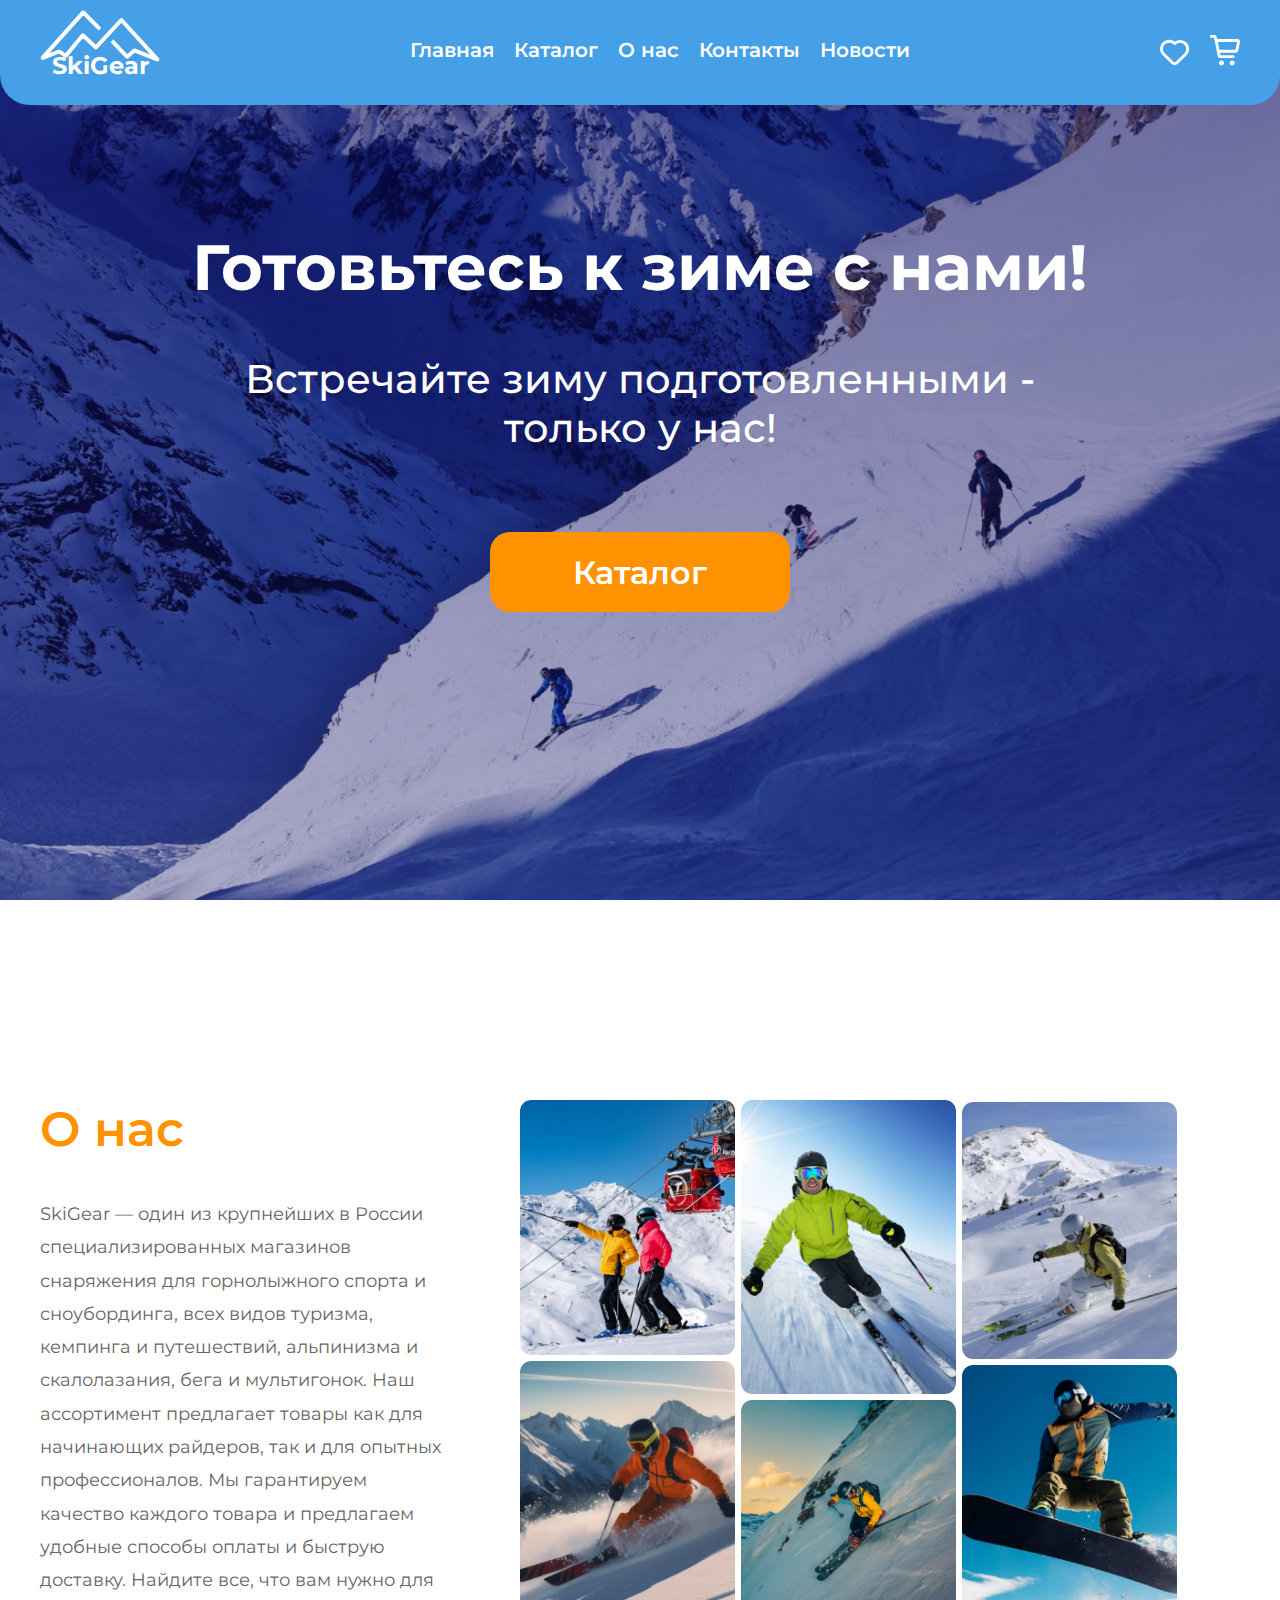
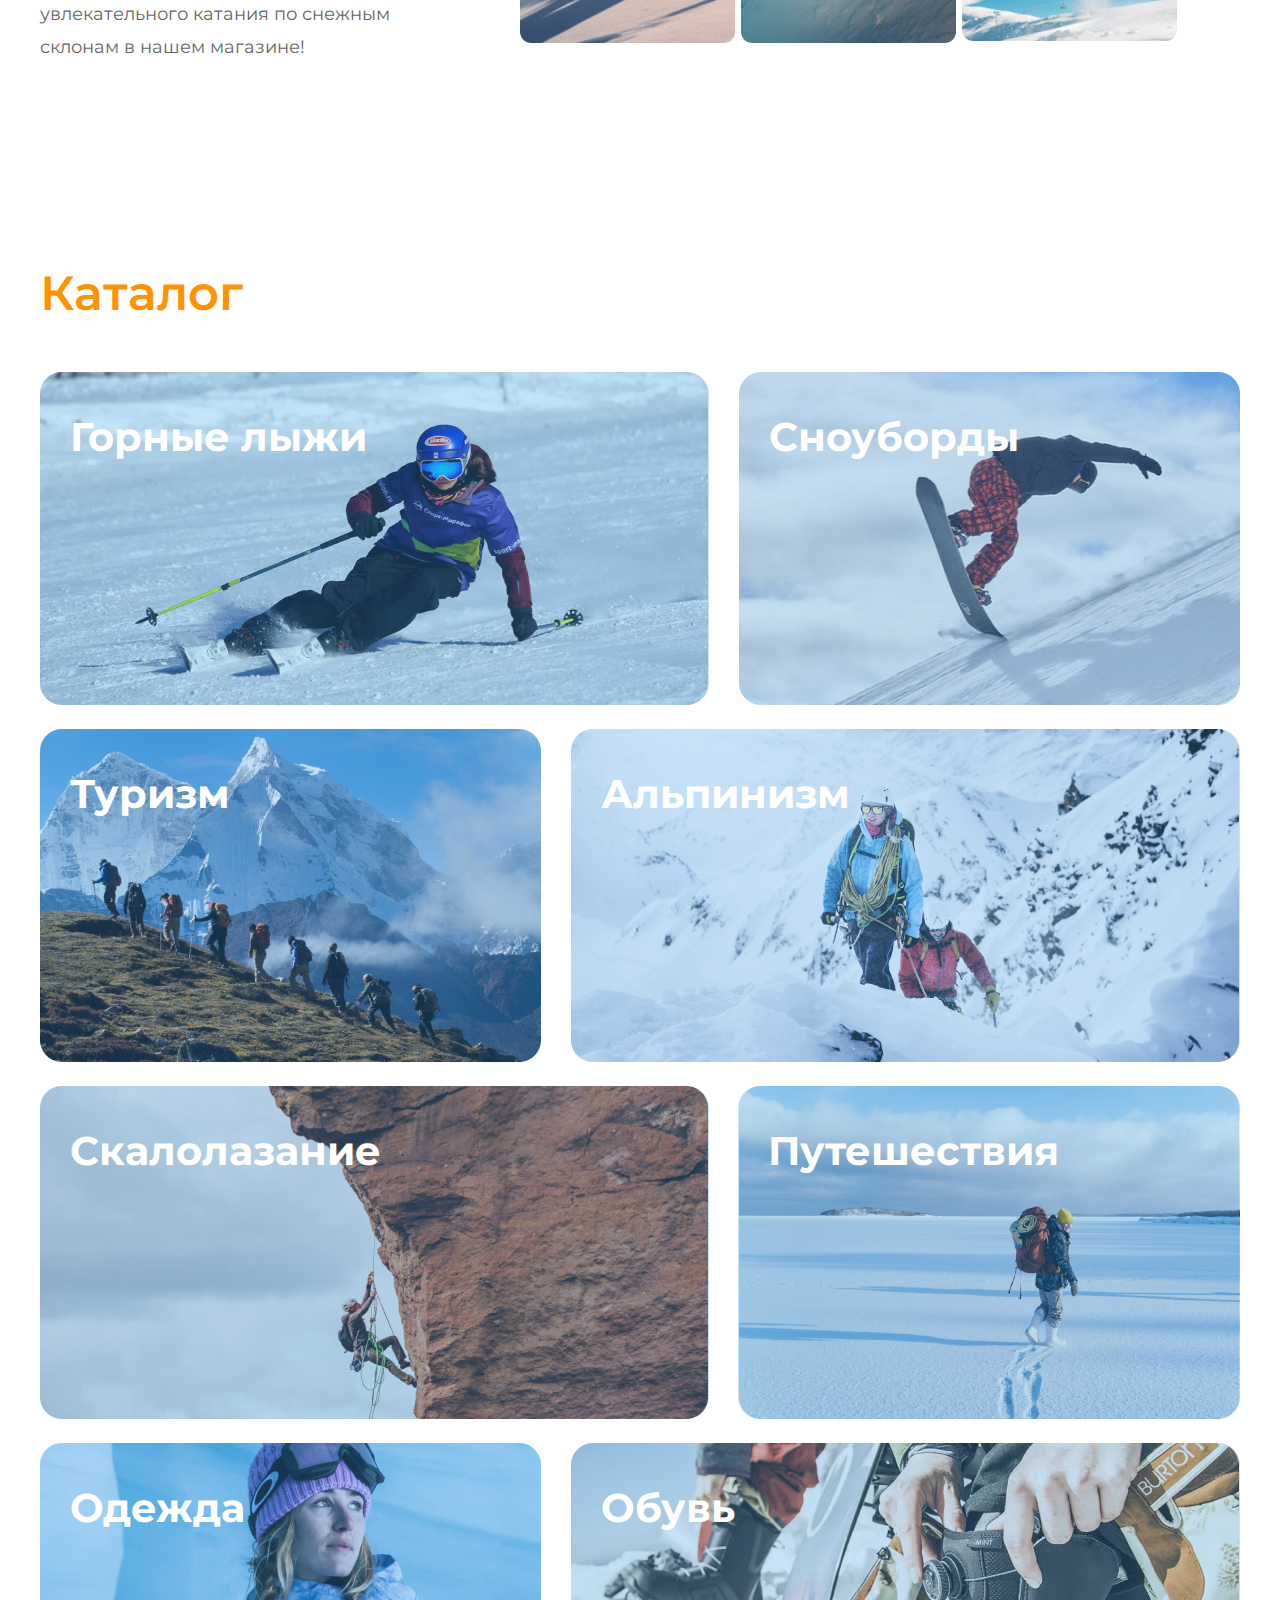
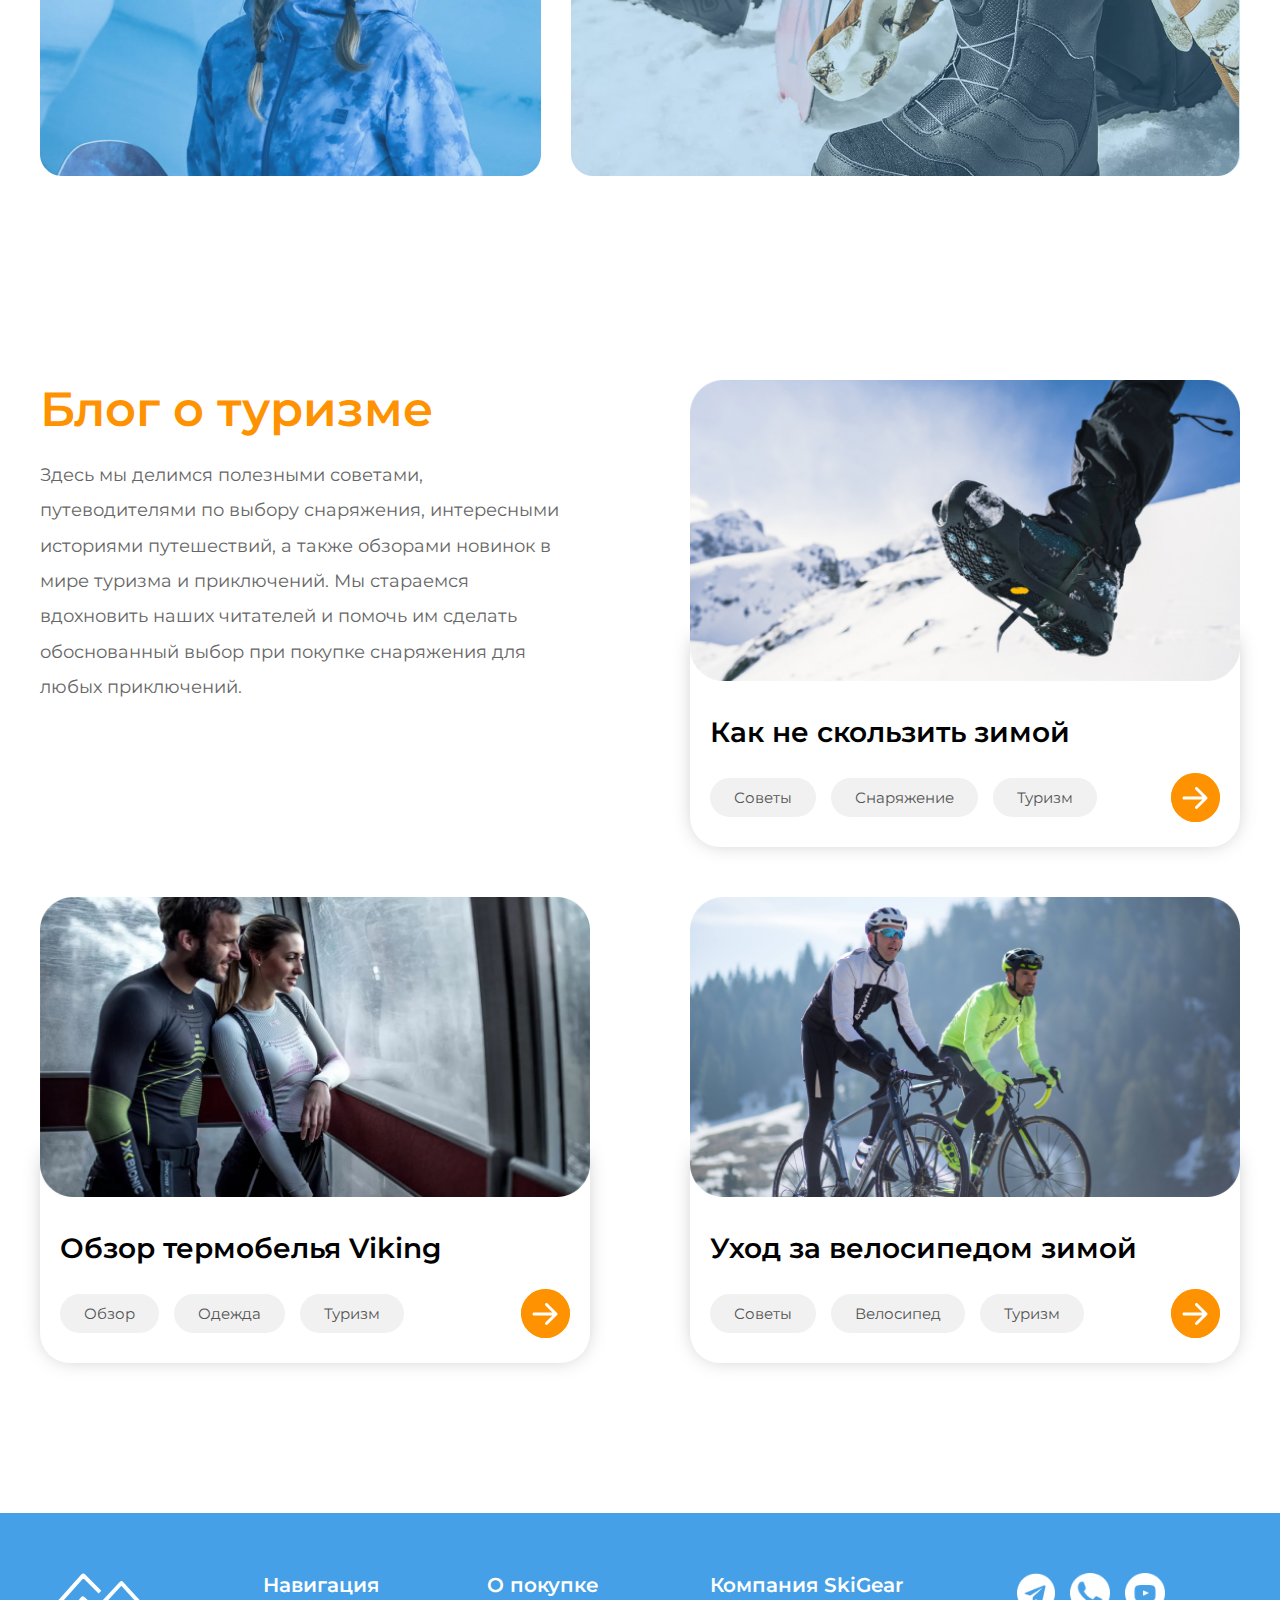
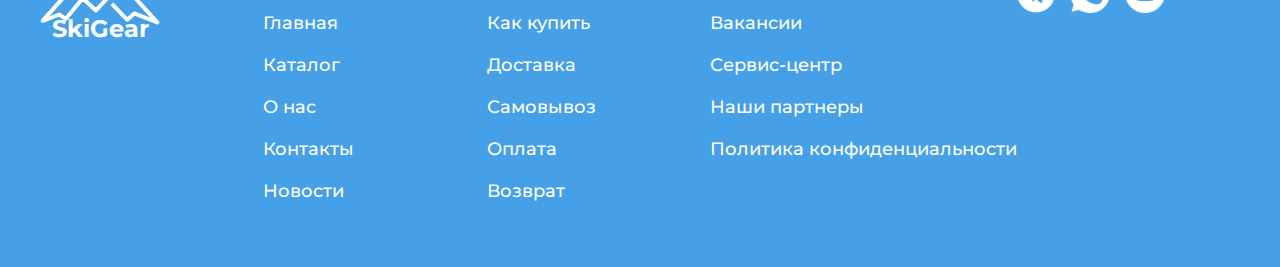
==== index.html @ e7149032 "test commit" ====
<!DOCTYPE html>
<html lang="en">

<head>
    <meta charset="UTF-8">
    <meta name="viewport" content="width=device-width, initial-scale=1.0">
    <link rel="shortcut icon" href="assets/media/favico.png" type="image/x-icon">
    <link rel="stylesheet" href="assets/css/style.css">
    <title>SkiGear</title>
</head>

<body>
    <input type="checkbox" name="pupap-menu" id="pupap-menu">
    <div class="pupap-menu">
        <div class="header__top">
            <!-- Шапка сайта -->
            <div class="header__content ">
                <div class="logo">
                    <img src="assets/media/logo.svg" alt="logo">
                    <p>SkiGear</p>
                </div>
                <div class="header__right">
                    <img src="assets/media/icons/Vector-1.svg" alt="">
                    <a href="basket.html"><img src="assets/media/icons/Vector.svg" alt=""></a>
                    <label for="pupap-menu"><img src="assets/media/icons/menu.svg" alt="menu"></label>
                </div>
            </div>
        </div>
        <div class="pupap-menu__navigate">
            <a href="index.html">Главная</a>
            <a href="catalog.html">Каталог</a>
            <a href="#about">О нас</a>
            <a href="#footer">Контакты</a>
            <a href="#news">Новости</a>
        </div>
    </div>

    <!-- Вверхнаяя часть сайта -->
    <header>
        <div class="header__top">
            <!-- Шапка сайта -->
            <div class="header__content content">
                <div class="logo">
                    <img src="assets/media/logo.svg" alt="logo">
                    <p>SkiGear</p>
                </div>
                <nav>
                    <a href="index.html">Главная</a>
                    <a href="catalog.html">Каталог</a>
                    <a href="#about">О нас</a>
                    <a href="#footer">Контакты</a>
                    <a href="#news">Новости</a>
                </nav>
                <div class="header__right">
                    <img src="assets/media/icons/Vector-1.svg" alt="">
                    <a href="basket.html"><img src="assets/media/icons/Vector.svg" alt=""></a>
                    <label class="pupap-menu-img" for="pupap-menu"><img src="assets/media/icons/menu.svg"
                            alt="menu"></label>
                </div>
            </div>
        </div>
        <!-- Баннер -->
        <div class="header__banner content">
            <h1>Готовьтесь к зиме с нами!</h1>
            <p>Встречайте зиму подготовленными - только у нас!</p>
            <a href="catalog.html"><button class="btn-orange">Каталог</button></a>
        </div>
    </header>

    <!-- Блок о нас -->
    <div class="about content" id="about">
        <div class="about__text">
            <h2>О нас</h2>
            <p>SkiGear — один из крупнейших в России специализированных магазинов снаряжения для горнолыжного спорта и
                сноубординга, всех видов туризма, кемпинга и путешествий, альпинизма и скалолазания, бега и мультигонок.
                Наш ассортимент предлагает товары как для начинающих райдеров, так и для опытных профессионалов. Мы
                гарантируем качество каждого товара и предлагаем удобные способы оплаты и быструю доставку. Найдите все,
                что вам нужно для увлекательного катания по снежным склонам в нашем магазине!</p>
        </div>
        <div class="about__imgs">
            <div class="about__img-block">
                <img src="assets/media/about/about1.png" alt="about">
                <img src="assets/media/about/about4.png" alt="about">
            </div>
            <div class="about__img-block">
                <img src="assets/media/about/about2.png" alt="about">
                <img src="assets/media/about/about5.png" alt="about">
            </div>
            <div class="about__img-block">
                <img src="assets/media/about/about3.png" alt="about">
                <img src="assets/media/about/about6.png" alt="about">
            </div>
        </div>
    </div>

    <!-- Разделяющая фотка гор -->
        <!-- <div class="mountain">
            <img src="assets/media/fons/fon-2.png" alt="fon">
        </div>
    -->

    <!-- Каталог товаров -->
    <div class="catalog content">
        <h2>Каталог</h2>

        <div class="catalog__cards">
            <div class="catalog__block">
                <a href="catalog.html" class="catalog__card">
                    <img src="assets/media/catalog/catalog-1.png" alt="catalog">
                    <h3>Горные лыжи</h3>
                </a>
                <a href="catalog.html" class="catalog__card">
                    <img src="assets/media/catalog/catalog-2.png" alt="catalog">
                    <h3>Сноуборды</h3>
                </a>
            </div>
            <div class="catalog__block">
                <a href="catalog.html" class="catalog__card">
                    <img src="assets/media/catalog/catalog-3.png" alt="catalog">
                    <h3>Туризм</h3>
                </a>
                <a href="catalog.html" class="catalog__card">
                    <img src="assets/media/catalog/catalog-4.png" alt="catalog">
                    <h3>Альпинизм</h3>
                </a>
            </div>
            <div class="catalog__block">
                <a href="catalog.html" class="catalog__card">
                    <img src="assets/media/catalog/catalog-5.png" alt="catalog">
                    <h3>Скалолазание</h3>
                </a>
                <a href="catalog.html" class="catalog__card">
                    <img src="assets/media/catalog/catalog-6.png" alt="catalog">
                    <h3>Путешествия</h3>
                </a>
            </div>
            <div class="catalog__block">
                <a href="catalog.html" class="catalog__card">
                    <img src="assets/media/catalog/catalog-7.png" alt="catalog">
                    <h3>Одежда</h3>
                </a>
                <a href="catalog.html" class="catalog__card">
                    <img src="assets/media/catalog/catalog-8.png" alt="catalog">
                    <h3>Обувь</h3>
                </a>
            </div>
        </div>
    </div>

    <!-- Блок с новостями -->
    <div class="news content" id="news">
        <div class="news__text">
            <h2>Блог о туризме</h2>
            <p>Здесь мы делимся полезными советами, путеводителями по выбору снаряжения, интересными историями
                путешествий, а также обзорами новинок в мире туризма и приключений. Мы стараемся вдохновить наших
                читателей и помочь им сделать обоснованный выбор при покупке снаряжения для любых приключений.</p>
        </div>
        <div class="news__card">
            <img src="assets/media/news/blog1.png" alt="blog">
            <div class="news__card-text">
                <h3>Как не скользить зимой</h3>
                <div class="news__card-bottom">
                    <div class="news__card-spans">
                        <span>Советы</span>
                        <span>Снаряжение</span>
                        <span>Туризм</span>
                    </div>
                    <img src="assets/media/icons/arrow.svg" alt="arrow">
                </div>
            </div>
        </div>
        <div class="news__card">
            <img src="assets/media/news/blog2.png" alt="blog">
            <div class="news__card-text">
                <h3>Обзор термобелья Viking</h3>
                <div class="news__card-bottom">
                    <div class="news__card-spans">
                        <span>Обзор</span>
                        <span>Одежда</span>
                        <span>Туризм</span>
                    </div>
                    <img src="assets/media/icons/arrow.svg" alt="arrow">
                </div>
            </div>
        </div>
        <div class="news__card">
            <img src="assets/media/news/blog3.png" alt="blog">
            <div class="news__card-text">
                <h3>Уход за велосипедом зимой</h3>
                <div class="news__card-bottom">
                    <div class="news__card-spans">
                        <span>Советы</span>
                        <span>Велосипед</span>
                        <span>Туризм</span>
                    </div>
                    <img src="assets/media/icons/arrow.svg" alt="arrow">
                </div>
            </div>
        </div>
    </div>

    <!-- Подвал -->
    <footer id="footer">
        <div class="footer__content content">
            <div class="footer__logo logo">
                <img src="assets/media/logo.svg" alt="logo">
                <p>SkiGear</p>
            </div>
            <div class="footer__nav">
                <p>Навигация</p>
                <a href="index.html">Главная</a>
                <a href="catalog.html">Каталог</a>
                <a href="#about">О нас</a>
                <a href="#footer">Контакты</a>
                <a href="#news">Новости</a>
            </div>
            <div class="footer__nav">
                <p>О покупке</p>
                <a href="#footer">Как купить</a>
                <a href="#footer">Доставка</a>
                <a href="#footer">Самовывоз</a>
                <a href="#footer">Оплата</a>
                <a href="#footer">Возврат</a>
            </div>
            <div class="footer__nav">
                <p>Компания SkiGear</p>
                <a href="#footer">Вакансии</a>
                <a href="#footer">Сервис-центр</a>
                <a href="#footer">Наши партнеры</a>
                <a href="#footer">Политика конфиденциальности</a>
            </div>
            <div class="footer__media">
                <img src="assets/media/icons/telegram.png" alt="telegram">
                <img src="assets/media/icons/whatapp.png" alt="whatapp">
                <img src="assets/media/icons/youtube.png" alt="youtube">
            </div>
        </div>
    </footer>
</body>

</html>
---- assets/css/style.css ----
@charset "UTF-8";
/*--- Подключениеи шрифтов ---*/
@font-face {
  font-family: "Montserrat";
  font-weight: 700;
  src: url(../fonts/Montserrat-Bold.ttf);
}
@font-face {
  font-family: "Montserrat";
  font-weight: 600;
  src: url(../fonts/Montserrat-SemiBold.ttf);
}
@font-face {
  font-family: "Montserrat";
  font-weight: 500;
  src: url(../fonts/Montserrat-Medium.ttf);
}
@font-face {
  font-family: "Montserrat";
  font-weight: 400;
  src: url(../fonts/Montserrat-Regular.ttf);
}
/*--- Обнуление ---*/
* {
  padding: 0;
  margin: 0;
  border: 0;
  box-sizing: border-box;
  transition: 0.5s;
  scroll-behavior: smooth;
  font-family: "Montserrat";
}

a:focus,
a:active {
  outline: none;
}

a,
a:visited {
  text-decoration: none;
}

a:hover {
  text-decoration: none;
}

button {
  cursor: pointer;
  background-color: inherit;
}

/*--- Общие стили ---*/

.content {
  width: 1200px;
  margin: 0 auto;
}

.btn-orange {
  background-color: #ff9200;
  color: white;
  border-radius: 20px;
}
.btn-orange:hover {
  background-color: #ffb04a;
}

h2 {
  font-size: 48px;
  font-weight: 600;
  color: #ff9200;
}

/*--- Основные стили ---*/
/* Отключаем сплывающее меню */
.pupap-menu,
.pupap-menu-img,
#pupap-menu {
  display: none;
}

/* Логотип */
.logo {
  text-align: center;
  width: 120px;
}
.logo img {
  width: 100%;
}
.logo p {
  font-size: 24px;
  font-weight: 700;
  color: white;
  transform: translateY(-15px);
}

/* Шапка сайта */
header {
  background: linear-gradient(rgba(0, 0, 91, 0.589), rgba(0, 0, 97, 0.301)), url("../media/fons/fon-1.jpg") center;
  background-size: cover;
  height: 100vh;
}

.header__top {
  width: 100%;
  padding: 10px 0;
  background-color: #45a0e7;
  border-radius: 0 0 30px 30px;
}
.header__content {
  display: flex;
  justify-content: space-between;
  align-items: center;
}
.header__content nav {
  display: flex;
  align-items: center;
  gap: 20px;
}
.header__content nav a {
  font-weight: 600;
  font-size: 20px;
  color: white;
  position: relative;
  overflow: hidden;
  padding-bottom: 5px;
  transition: 0.5s;
}
.header__content nav a::before {
  content: "";
  width: 0;
  position: absolute;
  bottom: 0;
  left: 50%;
  height: 2px;
  background-color: white;
}
.header__content nav a:hover::before {
  width: 100%;
  left: 0;
  transition: 0.5s;
}
.header__right {
  display: flex;
  align-items: center;
  gap: 20px;
}
.header__right img {
  width: 30px;
  cursor: pointer;
}
.header__right img:hover {
  transform: scale(1.1);
}
.header__banner {
  height: 70%;
  width: 100%;
  display: flex;
  flex-direction: column;
  justify-content: center;
  align-items: center;
  gap: 48px;
  color: white;
}
.header__banner h1 {
  font-weight: 700;
  font-size: 64px;
}
.header__banner p {
  width: 800px;
  font-weight: 500;
  font-size: 40px;
  text-align: center;
}
.header__banner button {
  width: 300px;
  height: 80px;
  text-align: center;
  font-size: 32px;
  font-weight: 600;
  padding: 15px 0;
  margin-top: 32px;
}

/* Блок о нас */
.about {
  margin: 200px auto 0px auto;
  display: flex;
  justify-content: space-between;
  align-items: start;
}
.about__text {
  width: 34%;
}
.about__text h2 {
  margin-bottom: 40px;
}
.about__text p {
  font-weight: 400;
  font-size: 18px;
  line-height: 185%;
  color: #666666;
}
.about__imgs {
  width: 60%;
  display: flex;
  align-items: center;
  gap: 6px;
}
.about__imgs img{
  border-radius: 11px;
  width: 215px;
}
.about__img-block {
  display: flex;
  flex-direction: column;
  gap: 6px;
}
.about__img-block img:hover{
  transform: scale(1.02);
}

/* Фотография горы */
/* .mountain {
  display: flex;
  justify-content: center;
  align-items: center;
  margin: 150px 0px;
}
.mountain img {
  width: 80%;
} */

/* Блок с каталогом товаров */
.catalog {
  margin-bottom: 200px;
  margin-top: 200px;
}
.catalog h2 {
  margin-bottom: 50px;
}
.catalog__cards {
  display: flex;
  flex-direction: column;
  gap: 20px;
}
.catalog__block {
  display: flex;
  justify-content: space-between;
}
.catalog__card {
  position: relative;
  width: max-content;
}
.catalog__card:hover{
  transform: scale(1.03);
}
.catalog__card h3 {
  font-size: 40px;
  font-weight: 700;
  color: white;
  position: absolute;
  top: 40px;
  left: 30px;
}

/* Блок с новостями */
.news {
  display: grid;
  grid-template-columns: repeat(2, 1fr);
  grid-template-rows: repeat(2, 1fr);
  gap: 100px;
  row-gap: 50px;
}
.news__text h2 {
  margin-bottom: 20px;
}
.news__text p {
  width: 529px;
  font-weight: 400;
  font-size: 18px;
  line-height: 196%;
  color: #666666;
}
.news__card img {
  width: 100%;
}
.news__card-text {
  padding: 80px 20px 25px 20px;
  box-shadow: 0px 0px 20px -4px rgb(0, 0, 0, 25%);
  margin-top: -50px;
  border-radius: 0 0 30px 30px;
}
.news__card-text h3 {
  font-size: 28px;
  font-weight: 600;
}
.news__card-text img {
  width: 49px;
  border-radius: 100%;
  background-color: #ff9200;
  cursor: pointer;
}
.news__card-text img:hover {
  transform: scale(1.2);
}
.news__card-bottom {
  display: flex;
  justify-content: space-between;
  align-items: center;
  margin-top: 24px;
}
.news__card-spans {
  display: flex;
  justify-content: start;
  align-items: center;
  gap: 15px;
}
.news__card-spans span {
  font-size: 15px;
  color: #555555;
  padding: 10px 24px;
  background-color: #f1f1f1;
  border-radius: 40px;
  cursor: pointer;
}
.news__card-spans span:hover {
  background-color: #cbcbcb;
}

/* Подвал сайта */
footer {
  background-color: #45a0e7;
  padding: 60px 0;
  margin-top: 150px;
}

.footer__content {
  display: grid;
  grid-template-columns: repeat(5, 1fr);
}
.footer__nav {
  display: flex;
  flex-direction: column;
  gap: 15px;
}
.footer__nav p {
  color: white;
  font-weight: 600;
  font-size: 20px;
}
.footer__nav a {
  color: white;
  font-weight: 500;
  font-size: 18px;
  width: max-content;
  position: relative;
  overflow: hidden;
  padding-bottom: 5px;
  transition: 0.5s;
}
.footer__nav a::before {
  content: "";
  width: 0;
  position: absolute;
  bottom: 0;
  left: 50%;
  height: 2px;
  background-color: white;
}
.footer__nav a:hover::before {
  width: 100%;
  left: 0;
  transition: 0.5s;
}
.footer__media {
  display: flex;
  gap: 15px;
}
.footer__media img {
  height: 40px;
  cursor: pointer;
}
.footer__media img:hover {
  transform: scale(1.2);
}

/*--- Страцина с каталогом ---*/
/* Хлебные крошки */
.breadcrumbs {
  margin: 80px auto;
  display: flex;
  gap: 9px;
}
.breadcrumbs p, .breadcrumbs a {
  font-size: 20px;
  font-weight: 500;
  color: black;
}
.breadcrumbs p span {
  color: #ff9200;
  font-weight: 700;
}

/* каталог товаров */
.products h2 {
  margin-bottom: 40px;
}
.products__filters {
  display: flex;
  justify-content: space-between;
  align-items: center;
  margin-bottom: 60px;
}
.products__filter-category {
  display: flex;
  align-items: center;
  gap: 40px;
}
.products__filter-category select {
  font-size: 22px;
  background-color: transparent;
  padding: 10px;
  border: 1px solid rgb(180, 180, 180);
  border-radius: 10px;
}
.products__filter-name {
  font-size: 24px;
  font-weight: 700;
}
.products__filter-price {
  display: flex;
  align-items: center;
  gap: 20px;
}
.products__filter-price__inp {
  display: flex;
  font-size: 24px;
  gap: 10px;
  color: #454545;
}
.products__filter-price__inp input {
  width: 80px;
  border: 1px solid rgb(180, 180, 180);
  padding: 5px;
  height: 40px;
  font-size: 20px;
  border-radius: 10px;
}
.products__filter-btn {
  background-color: #ff9200;
  color: white;
  font-size: 22px;
  font-weight: 600;
  height: 50px;
  width: 150px;
  border-radius: 10px;
}
.products__cards {
  display: flex;
  flex-wrap: wrap;
  justify-content: center;
  gap: 70px;
}
.products__card {
  width: 350px;
  height: 530px;
  padding: 20px;
  border-radius: 30px;
  box-shadow: 0 0 10px 0 rgba(0, 0, 0, 0.247);
  display: flex;
  justify-content: space-between;
  align-items: center;
  flex-direction: column;
  gap: 20px;
  color: black;
}
.products__card .tovar{
 height: 285px;
}
.products__name {
  text-align: left;
  font-weight: 400;
  font-size: 15px;
}
.products__price {
  display: flex;
  align-items: center;
  gap: 10px;
  width: 100%;
}
.products__price-good {
  font-weight: 700;
  font-size: 20px;
}
.products__price-bad {
  color: #aeaeae;
  font-size: 14px;
  text-decoration: line-through;
}
.products__estimation {
  width: 100%;
  display: flex;
  align-items: center;
  gap: 15px;
  font-size: 18px;
  color: #A3A3A3;
}
.products__stars {
  display: flex;
  justify-content: space-between;
  gap: 5px;
}
.products__stars img {
  width: 25px;
}
.products__btn button {
  font-size: 20px;
  font-weight: 600;
  border-radius: 5px;
  width: 160px;
  padding: 10px 0;
}

/*--- Страница товара ---*/
.product-page {
  display: grid;
  grid-template-columns: 45% 45%;
  gap: 10%;
}
.product-page__imgs-1 {
  width: 100%;
}
.product-page__imgs-mini {
  margin-top: 20px;
  display: flex;
  gap: 20px;
}
.product-page__imgs-mini img {
  cursor: pointer;
}
.product-page__text {
  display: flex;
  flex-direction: column;
  gap: 25px;
}
.product-page__name {
  font-size: 32px;
  font-weight: 600;
}
.product-page__price {
  font-size: 48px;
  font-weight: 600;
  color: #ff9200;
}
.product-page__miniBlock-name {
  font-size: 24px;
  font-weight: 600;
  margin-bottom: 15px;
}
.product-page__miniBtns {
  display: flex;
  gap: 15px;
}
.product-page__miniBtns p {
  font-size: 24px;
  font-size: 400;
  padding: 8px 10px;
  cursor: pointer;
}
.product-page__miniBtns p.active {
  border: 2px solid #45a0e7;
  border-radius: 5px;
}
.product-page__miniBtns img {
  cursor: pointer;
  margin-top: 5px;
}
.product-page__btns {
  display: flex;
  align-items: center;
  gap: 15px;
}
.product-page__btns img {
  width: 53px;
  cursor: pointer;
}
.product-page__btn {
  padding: 25px 60px;
  font-weight: 700;
  font-size: 20px;
}

/*--- Корзина ---*/
.basket {
  display: grid;
  grid-template-columns: 50% 50%;
}
.basket h2 {
  grid-column-start: 1;
  grid-column-end: 2;
}
.basket__cards {
  margin-top: 100px;
  grid-column-start: 1;
  grid-column-end: 3;
}
.basket__card {
  display: flex;
  justify-content: space-between;
  align-items: center;
  padding-bottom: 20px;
  margin-bottom: 50px;
  border-bottom: 1px solid gray;
}
.basket__card img {
  width: 165px;
}
.basket__card-name__mini {
  font-size: 20px;
  font-weight: 600;
  margin-bottom: 15px;
}
.basket__card-left {
  display: flex;
  align-items: center;
  gap: 50px;
}
.basket__card-name {
  font-weight: 400;
  font-size: 20px;
  margin-bottom: 50px;
  width: 70%;
}
.basket__card-price {
  font-size: 24px;
  color: #ff9200;
  font-weight: 600;
}
.basket__card-right {
  display: flex;
  justify-content: end;
  align-items: start;
  gap: 50px;
}
.basket__card-inp {
  width: 140px;
  height: 55px;
  border-radius: 10px;
  box-shadow: 0 0 5px 0 rgba(0, 0, 0, 0.253);
  padding: 0 10px;
  display: flex;
  justify-content: space-between;
  align-items: center;
}
.basket__card-inp input, .basket__card-inp select {
  width: 70%;
  height: 100%;
  font-size: 20px;
  font-family: "Montserrat";
}
.basket__card-inp input:nth-child(2) {
  text-align: center;
}
.basket__card-inp p {
  font-size: 24px;
  font-weight: 600;
  cursor: pointer;
  transform: rotate(90deg);
}
.basket__card-inp button {
  font-size: 24px;
  font-weight: 500;
}

.bo__bottom {
  margin-top: 50px;
}
.bo__bottom.left {
  display: flex;
  flex-direction: column;
  justify-content: space-between;
  padding-right: 50px;
}
.bo__bottom.right {
  padding: 20px;
  border: 1px solid gray;
  width: 70%;
  margin: 50px 0 0 auto;
  border-radius: 10px;
}
.bo__card {
  display: flex;
  align-items: center;
  gap: 30px;
  border: 1px solid rgb(142, 142, 142);
  border-radius: 10px;
  padding: 10px;
  height: 100px;
  cursor: pointer;
}
.bo__card.active {
  border: 2px solid rgb(70, 70, 70);
}
.bo__top {
  display: flex;
  flex-direction: column;
  gap: 20px;
}
.bo__name {
  font-weight: 600;
  font-size: 20px;
  margin-bottom: 20px;
}
.bo__info {
  font-weight: 500;
  font-size: 18px;
  color: gray;
}
.bo__address {
  padding: 5px 20px;
  width: 100%;
  border: 1px solid gray;
  height: 60px;
  border-radius: 10px;
  font-size: 22px;
  font-weight: 600;
  font-family: "Montserrat";
}
.bo__stroke {
  display: flex;
  justify-content: space-between;
  font-size: 20px;
  font-weight: 600;
  padding-bottom: 10px;
  margin-bottom: 20px;
  border-bottom: 1px solid rgb(178, 178, 178);
}
.bo__stroke input {
  font-size: 20px;
  font-weight: 500;
}
.bo__form-price.orange {
  color: #ff9200;
}
.bo__form-btn {
  margin-top: 30px;
  width: 100%;
  border-radius: 10px;
  height: 70px;
  font-size: 24px;
  font-weight: 600;
}
/* Модальное окно корзины */
.basket-modal{
  width: 527px;

  box-shadow: 0 0 13px -1px rgba(0, 0, 0, 25%);
  border-radius: 10px;
}
.basket-modal h2{
  font-size: 24px;
  font-weight: 600;
  color: #ff9200;
  margin-bottom: 30px;
}
.basket-modal-block{
  padding: 24px;
}
.basket-modal-block button{
  background-color: #ff9200;
  font-weight: 700;
  font-size: 24px;
  border-radius: 10px;
  color: white;
  width: 100%;
  height: 60px;
}
.basket-modal__options{
  display: flex;
  justify-content: space-between;
  align-items: end;
}
.basket-modal__tovar{
  width: 180px;
  display: flex;
  flex-direction: column;

}
.option__name{
  font-size: 15px;
  font-weight: 500;
  margin-bottom: 14px;
}
.basket__description{
  display: flex;
  flex-direction: column;
  gap: 8px;
}
.description__title, .description__size{
  font-size: 14px;
}
.description__size{
  font-weight: 600;
}
.description__price{
  font-size: 16px;
  font-weight: 700;
  color: #ff9200;
}
.basket-modal__quantity{
  height: 119px;
}
.number{
  box-shadow: 0 0 4px 0 rgba(0, 0, 0, 0.25);
  width: 100px;
  height: 27px;
  display: flex;
  align-items: center;
  justify-content: center;
  border-radius: 10px;
}
.number input{
  border: none;
  background-color: transparent;
  font-size: 15px;
  font-weight: 700;
}
input[type="button"]{
  width: 15px;
  cursor: pointer;
}
#num_count{
  text-align: center;
  width: 50px;
}
hr{
  height: 2px;
  background-color: #B8B8B8;
  margin: 54px 0 15px 0;
}
.general-price{
  display: flex;
  justify-content: space-between;
  font-size: 20px;
  font-weight: 700;
  margin-bottom: 40px;
}

@media screen and (max-width: 430px) {
  /* Адаптив общих стилей */
  h2 {
    font-size: 32px;
  }
  .content {
    width: 400px;
  }
  /* Логотип */
  .logo {
    width: 100px;
  }
  .logo p {
    font-size: 24px;
  }
  /* Стили для спылвающего окна */
  .pupap-menu,
  .pupap-menu-img {
    display: block;
  }
  #pupap-menu:checked ~ .pupap-menu {
    transform: translateX(0%);
  }
  .pupap-menu {
    position: fixed;
    padding: 20px;
    transform: translateX(-100%);
    height: 100%;
    width: 100%;
    background-color: #45a0e7;
    z-index: 10;
  }
  .pupap-menu__navigate {
    display: flex;
    flex-direction: column;
    gap: 15px;
  }
  .pupap-menu__navigate a {
    font-size: 20px;
    font-weight: 500;
    color: white;
    width: max-content;
    position: relative;
    overflow: hidden;
    padding-bottom: 5px;
    transition: 0.5s;
  }
  .pupap-menu__navigate a::before {
    content: "";
    width: 0;
    position: absolute;
    bottom: 0;
    left: 50%;
    height: 1px;
    background-color: white;
  }
  .pupap-menu__navigate a:hover::before {
    width: 100%;
    left: 0;
    transition: 0.5s;
  }
  .header__top {
    padding: 10px 0;
    border-radius: 0 0 20px 20px;
  }
  .header__content nav {
    display: none;
  }
  .header__right {
    gap: 20px;
  }
  .header__right img {
    width: 35px;
  }
  .header__banner {
    height: 100%;
    width: 80%;
    text-align: center;
  }
  .header__banner h1 {
    font-size: 32px;
  }
  .header__banner p {
    font-size: 18px;
    width: 100%;
  }
  .header__banner a {
    width: 200px;
    font-size: 24px;
  }
  /* Блок о нас */
  .about {
    margin: 80px auto 0px auto;
    display: flex;
    flex-direction: column;
    justify-content: space-between;
    align-items: start;
  }
  .about__text {
    width: 100%;
    text-align: center;
  }
  .about__text h2 {
    margin-bottom: 40px;
  }
  .about__text p {
    font-weight: 400;
    font-size: 16px;
    margin-bottom: 40px;
  }
  .about__imgs {
    width: 100%;
    display: flex;
    justify-content: center;
    align-items: center;
    gap: 5px;
  }
  .about__imgs img {
    width: 100%;
  }
  /* Блок с каталогом товаров */
  .catalog {
    margin-bottom: 80px;
  }
  .catalog h2 {
    margin-bottom: 40px;
  }
  .catalog__cards {
    display: flex;
    flex-direction: column;
    gap: 20px;
  }
  .catalog__block {
    display: flex;
    flex-direction: column;
    gap: 20px;
  }
  .catalog__card {
    position: relative;
    width: 100%;
    height: 90px;
    overflow: hidden;
    border-radius: 20px;
  }
  .catalog__card img {
    width: 100%;
    transform: translateY(-50%);
  }
  .catalog__card h3 {
    font-size: 32px;
    width: 85%;
    text-align: center;
    top: 30%;
  }
  /* Блок с новостями */
  .news {
    display: flex;
    flex-direction: column;
    gap: 50px;
    row-gap: 50px;
  }
  .news__text {
    text-align: center;
  }
  .news__text h2 {
    margin-bottom: 20px;
  }
  .news__text p {
    font-size: 16px;
  }
  .news__card-text {
    padding: 80px 20px 25px 20px;
    box-shadow: 0px 0px 10px 0px rgb(141, 141, 141);
    margin-top: -50px;
    border-radius: 0 0 30px 30px;
  }
  .news__card-text h3 {
    font-size: 20px;
  }
  .news__card-text img {
    width: 40px;
  }
  .news__card-bottom {
    margin-top: 24px;
  }
  .news__card-spans {
    gap: 10px;
  }
  .news__card-spans span {
    font-size: 12px;
    color: #555555;
    padding: 10px 18px;
    background-color: #f1f1f1;
    border-radius: 40px;
    cursor: pointer;
  }
  .news__card-spans span:hover {
    background-color: #cbcbcb;
  }
  /* Подвал сайта */
  footer {
    padding: 30px 0;
    margin-top: 80px;
  }
  .footer__content {
    display: grid;
    grid-template-columns: repeat(2, 1fr);
    gap: 50px;
  }
  .footer__logo {
    grid-column-start: 1;
    grid-column-end: 3;
    grid-row-start: 1;
    grid-row-end: 2;
    margin: auto;
  }
  .footer__nav {
    gap: 10px;
  }
  .footer__nav p {
    font-size: 18px;
  }
  .footer__nav a {
    font-size: 16px;
    width: fit-content;
  }
  /*--- Страцина с каталогом ---*/
  /* Хлебные крошки */
  .breadcrumbs {
    margin: 40px auto;
  }
  .breadcrumbs p {
    font-size: 20px;
    font-weight: 500;
  }
  .breadcrumbs p span {
    color: #ff9200;
    font-weight: 700;
  }
  /* каталог товаров */
  .products h2 {
    margin-bottom: 20px;
  }
  .products__filters {
    flex-wrap: wrap;
    gap: 20px;
  }
  .products__filter-category {
    gap: 40px;
  }
  .products__filter-category select {
    font-size: 18px;
  }
  .products__filter-name {
    font-size: 24px;
  }
  .products__filter-price__inp {
    align-items: center;
    font-size: 24px;
  }
  .products__filter-price__inp input {
    font-size: 20px;
  }
  .products__cards {
    margin-top: 30px;
    grid-template-columns: repeat(auto-fit, minmax(45%, 1fr));
  }
  .products__card {
    padding: 12px 12px 20px 12px;
    border-radius: 20px;
    gap: 10px;
  }
  .products__name {
    font-size: 14px;
  }
  .products__price-good {
    font-size: 18px;
  }
  .products__estimation {
    gap: 10px;
  }
  .products__stars {
    gap: 0px;
  }
  .products__stars img {
    width: 13px;
  }
  .products__btn button {
    font-size: 16px;
  }
  /*--- Страница товара ---*/
  .product-page {
    grid-template-columns: 100%;
    gap: 20px;
  }
  .product-page__imgs-1 {
    width: 100%;
  }
  .product-page__text {
    gap: 20px;
  }
  .product-page__name {
    font-size: 28px;
  }
  .product-page__price {
    font-size: 32px;
  }
  .product-page__miniBlock-name {
    font-size: 20px;
    margin-bottom: 8px;
  }
  .product-page__miniBtns {
    gap: 8px;
  }
  .product-page__miniBtns p {
    font-size: 20px;
  }
  .product-page__btn {
    padding: 25px 40px;
    font-size: 18px;
  }
  .products__stars.products img {
    width: 20px;
  }
  /*--- Корзина ---*/
  .basket {
    grid-template-columns: 100%;
  }
  .basket h2 {
    grid-column-start: 1;
    grid-column-end: 2;
  }
  .basket__cards {
    margin-top: 50px;
    grid-column-start: 1;
    grid-column-end: 2;
  }
  .basket__card {
    flex-wrap: wrap;
  }
  .basket__card-name__mini {
    font-size: 18px;
  }
  .basket__card-left {
    gap: 30px;
    margin-bottom: 20px;
  }
  .basket__card-name {
    font-size: 18px;
    margin-bottom: 20px;
    width: 100%;
  }
  .basket__card-right {
    justify-content: space-between;
    width: 100%;
  }
  .basket__card-inp input {
    font-size: 18px;
  }
  .basket__card-inp p {
    font-size: 20px;
  }
  .bo__bottom {
    margin-top: 0px;
  }
  .bo__bottom.left {
    padding-right: 0;
  }
  .bo__bottom.right {
    border: 1px solid gray;
    width: 100%;
    margin: 30px 0;
    border-radius: 10px;
  }
  .bo__address {
    margin-top: 30px;
  }
  .bo__card {
    display: flex;
    align-items: center;
    gap: 30px;
    border: 1px solid rgb(142, 142, 142);
    border-radius: 10px;
    padding: 10px;
    height: 100px;
    cursor: pointer;
  }
  .bo__card.active {
    border: 2px solid rgb(70, 70, 70);
  }
  .bo__top {
    display: flex;
    flex-direction: column;
    gap: 20px;
  }
  .bo__name {
    font-weight: 600;
    font-size: 20px;
    margin-bottom: 20px;
  }
  .bo__info {
    font-weight: 500;
    font-size: 18px;
    color: gray;
  }
  .bo__address {
    padding: 5px;
    width: 100%;
    border: 1px solid gray;
    height: 60px;
    border-radius: 10px;
    font-size: 24px;
    font-weight: 600;
    font-family: "Montserrat";
  }
  .bo__stroke {
    display: flex;
    justify-content: space-between;
    font-size: 20px;
    font-weight: 600;
    padding-bottom: 10px;
    margin-bottom: 20px;
    border-bottom: 1px solid rgb(178, 178, 178);
  }
  .bo__stroke input {
    font-size: 20px;
    font-weight: 500;
  }
  .bo__form-price.orange {
    color: #ff9200;
  }
  .bo__form-btn {
    margin-top: 30px;
    width: 100%;
    border-radius: 10px;
    height: 70px;
    font-size: 24px;
  }
}
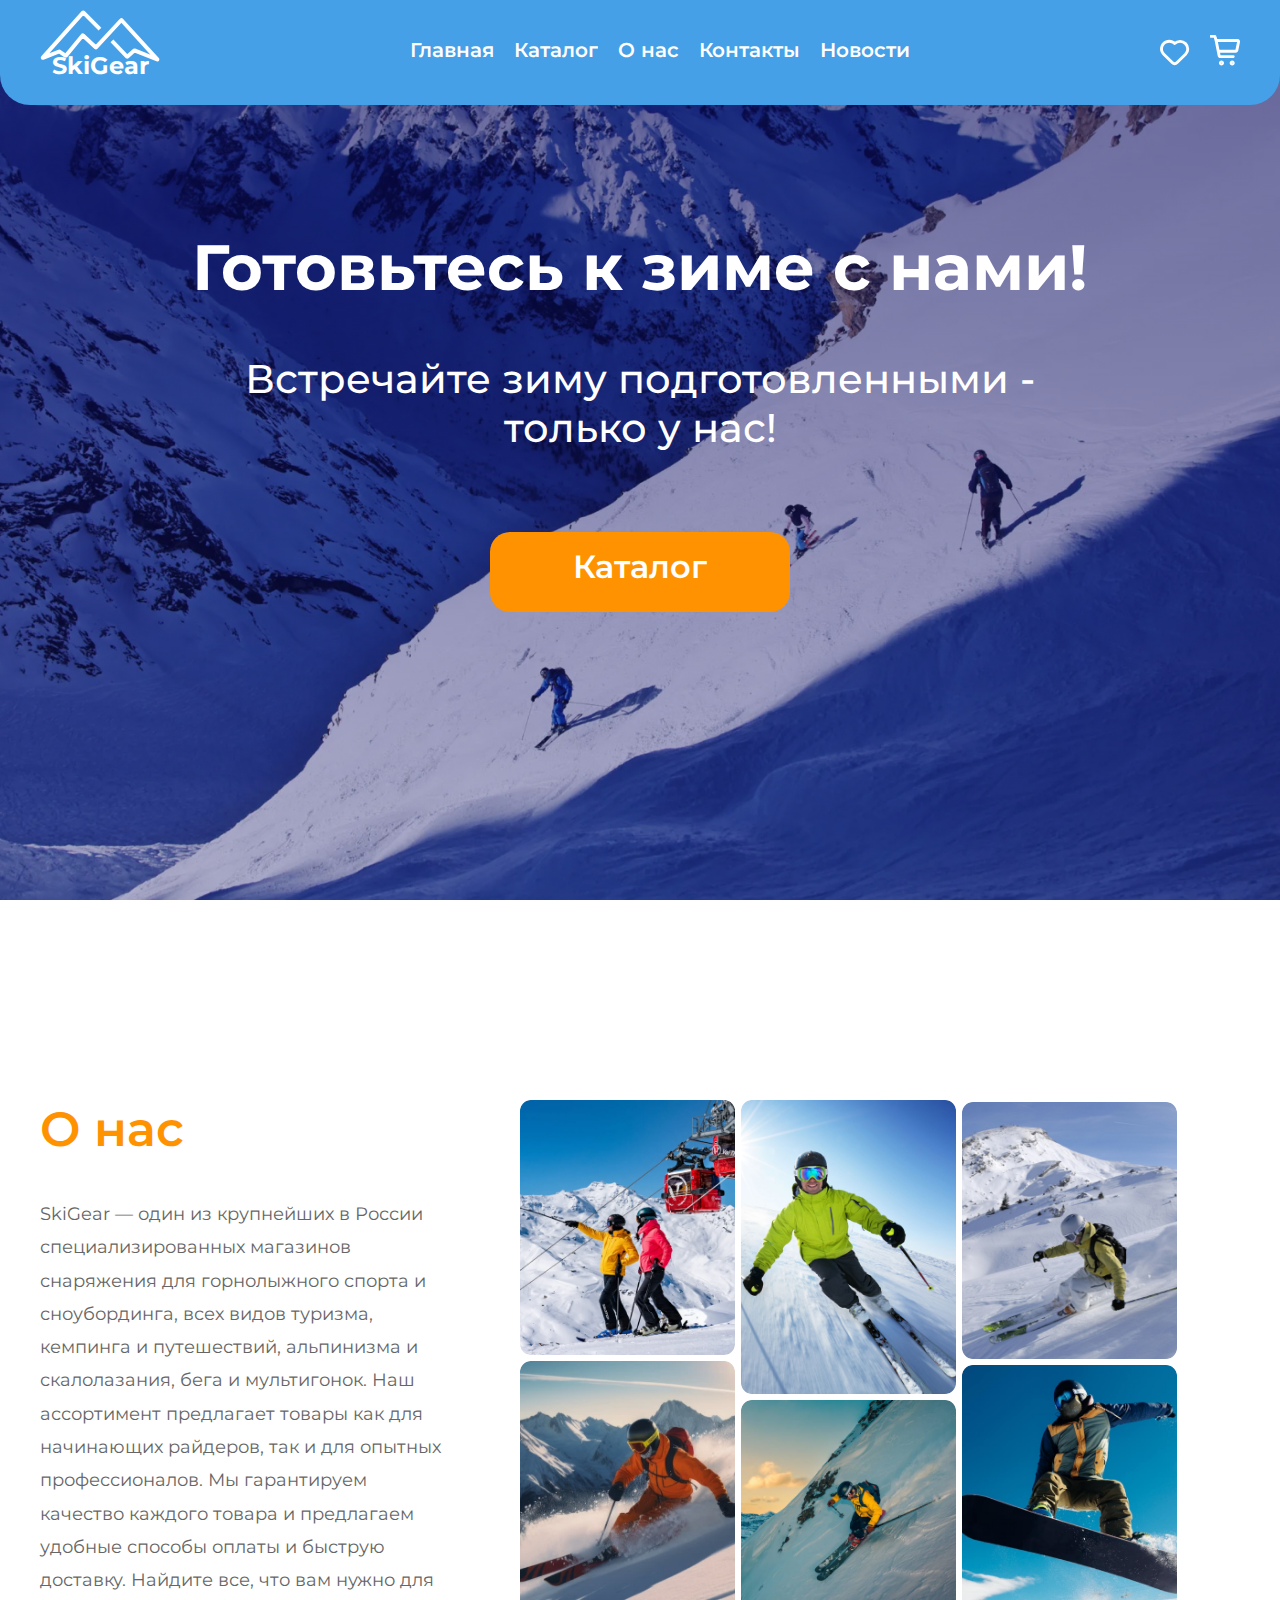
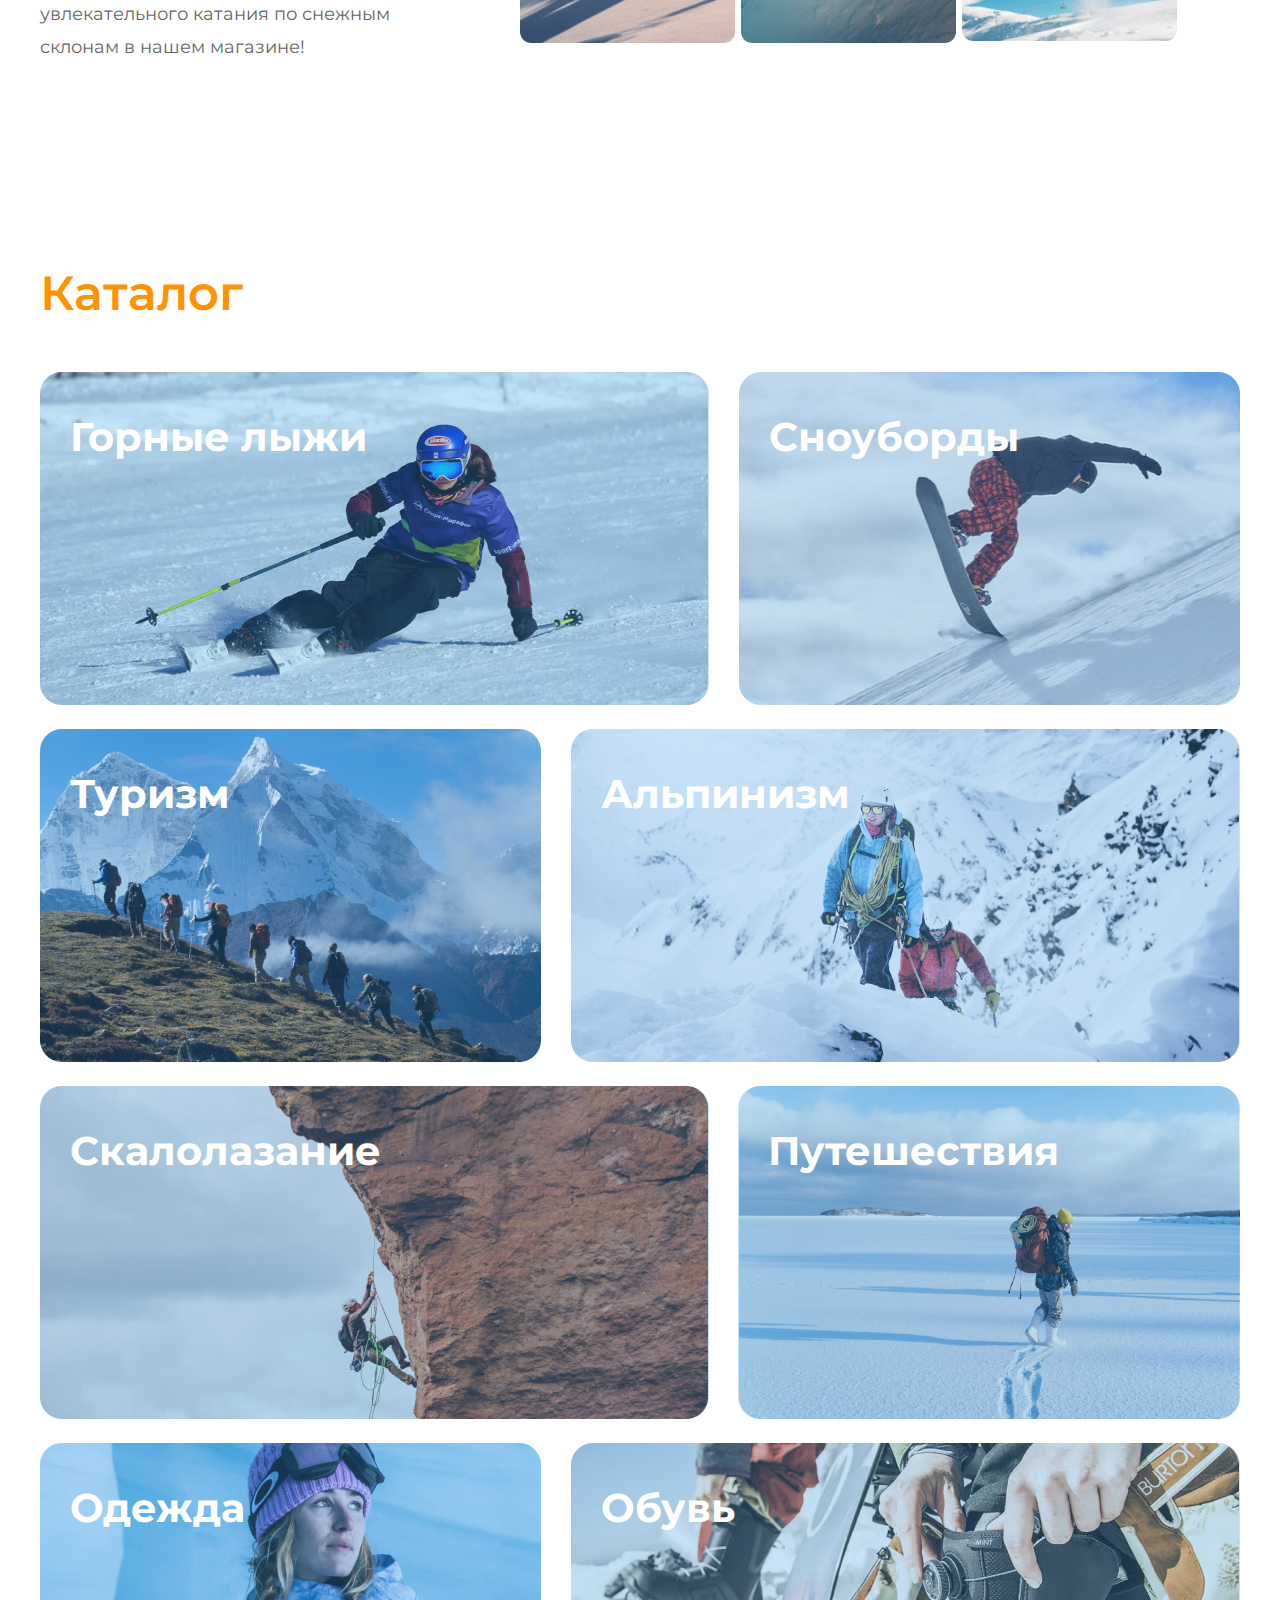
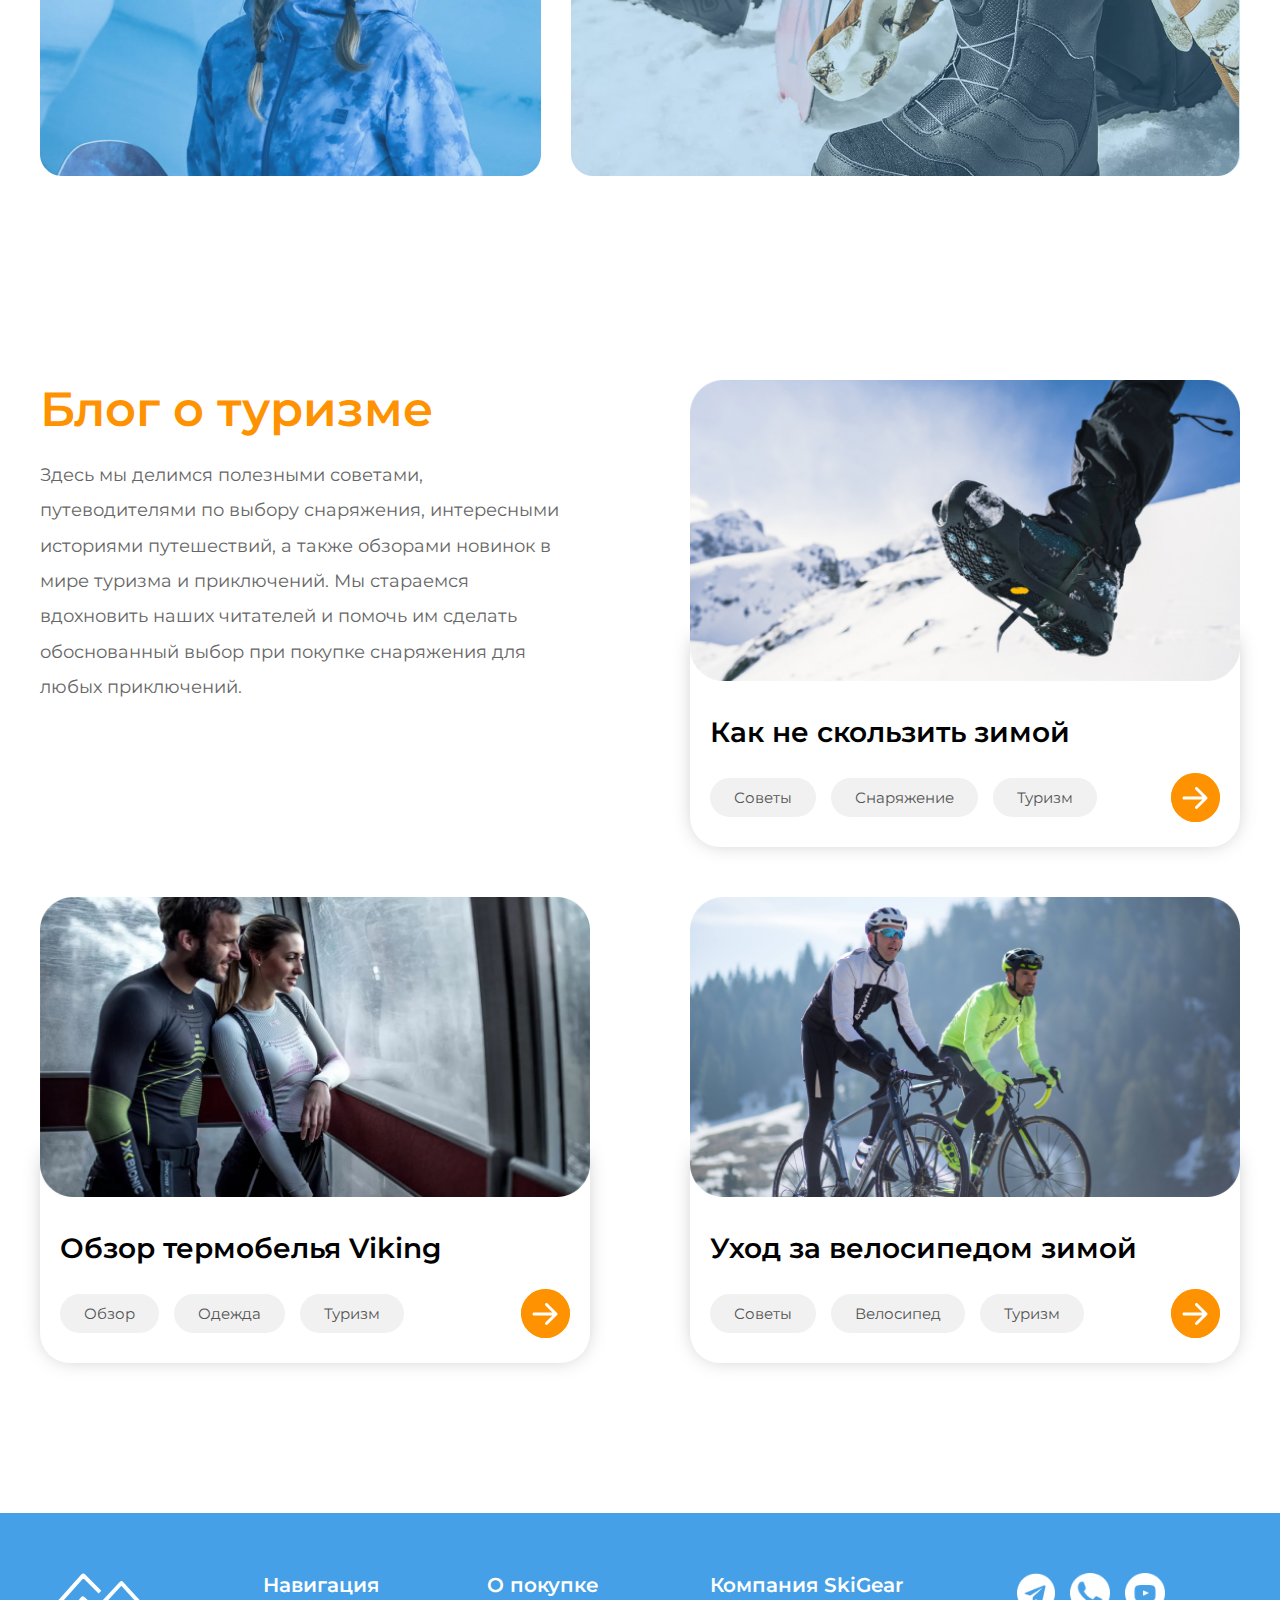
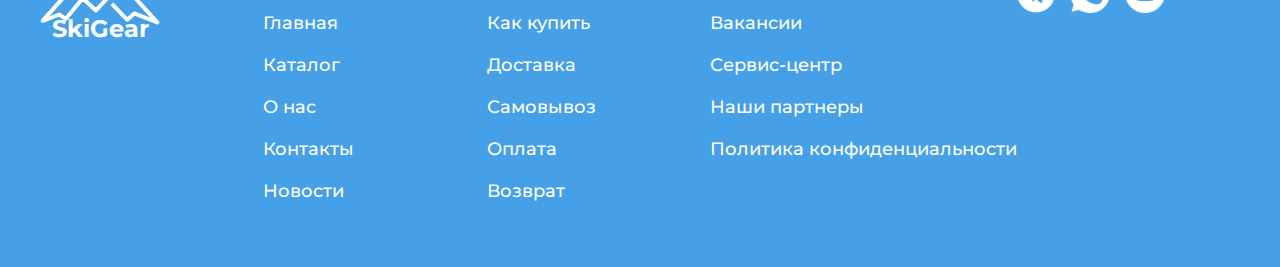
==== commit 481fa82d: "test commit" ====
--- a/index.html
+++ b/index.html
@@ -63,7 +63,7 @@
         <div class="header__banner content">
             <h1>Готовьтесь к зиме с нами!</h1>
             <p>Встречайте зиму подготовленными - только у нас!</p>
-            <a href="catalog.html"><button class="btn-orange">Каталог</button></a>
+            <a href="catalog.html" class="btn-orange">Каталог</a>
         </div>
     </header>
 
--- a/assets/css/style.css
+++ b/assets/css/style.css
@@ -173,7 +173,7 @@
   font-size: 40px;
   text-align: center;
 }
-.header__banner button {
+.header__banner .btn-orange {
   width: 300px;
   height: 80px;
   text-align: center;
@@ -934,9 +934,11 @@
     font-size: 18px;
     width: 100%;
   }
-  .header__banner a {
-    width: 200px;
+  .header__banner .btn-orange {
+    width: 75%;
+    height: 65px;
     font-size: 24px;
+ 
   }
   /* Блок о нас */
   .about {
@@ -1017,6 +1019,7 @@
   }
   .news__text p {
     font-size: 16px;
+    width: 100%;
   }
   .news__card-text {
     padding: 80px 20px 25px 20px;
